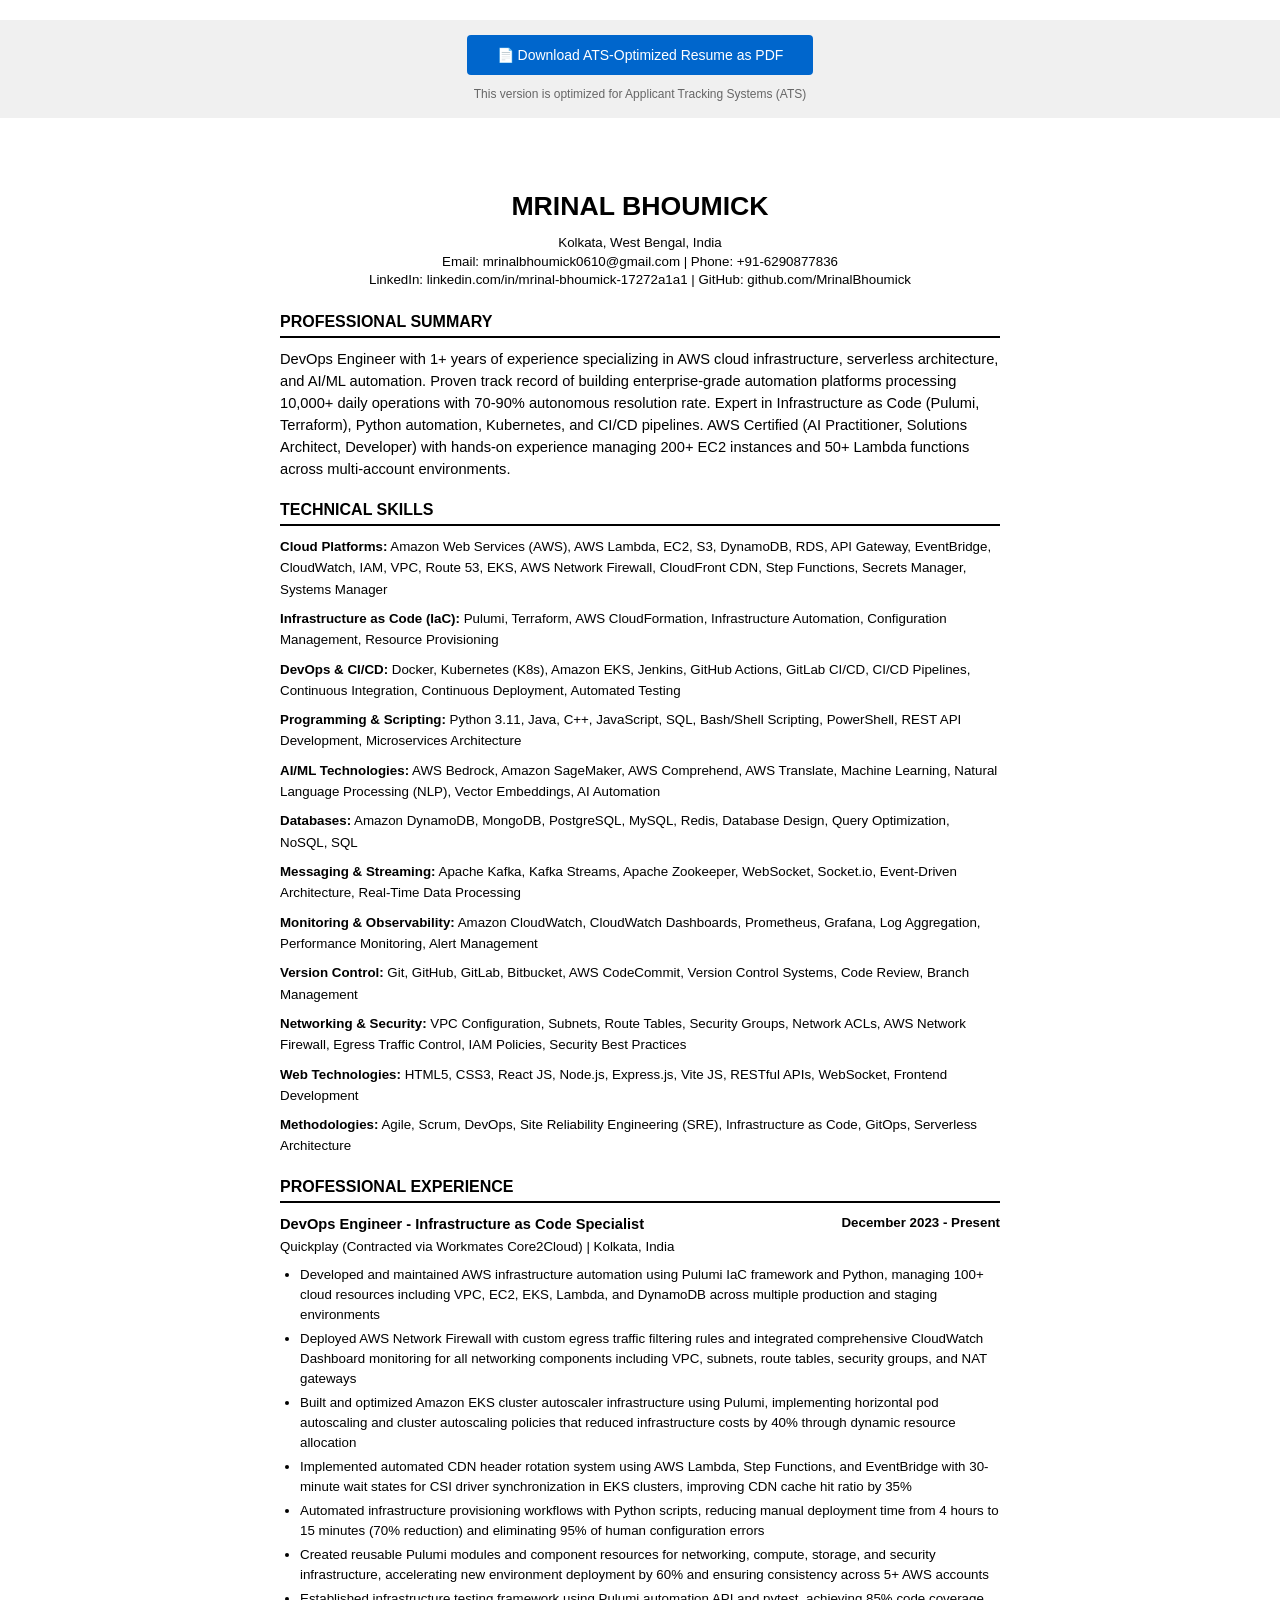
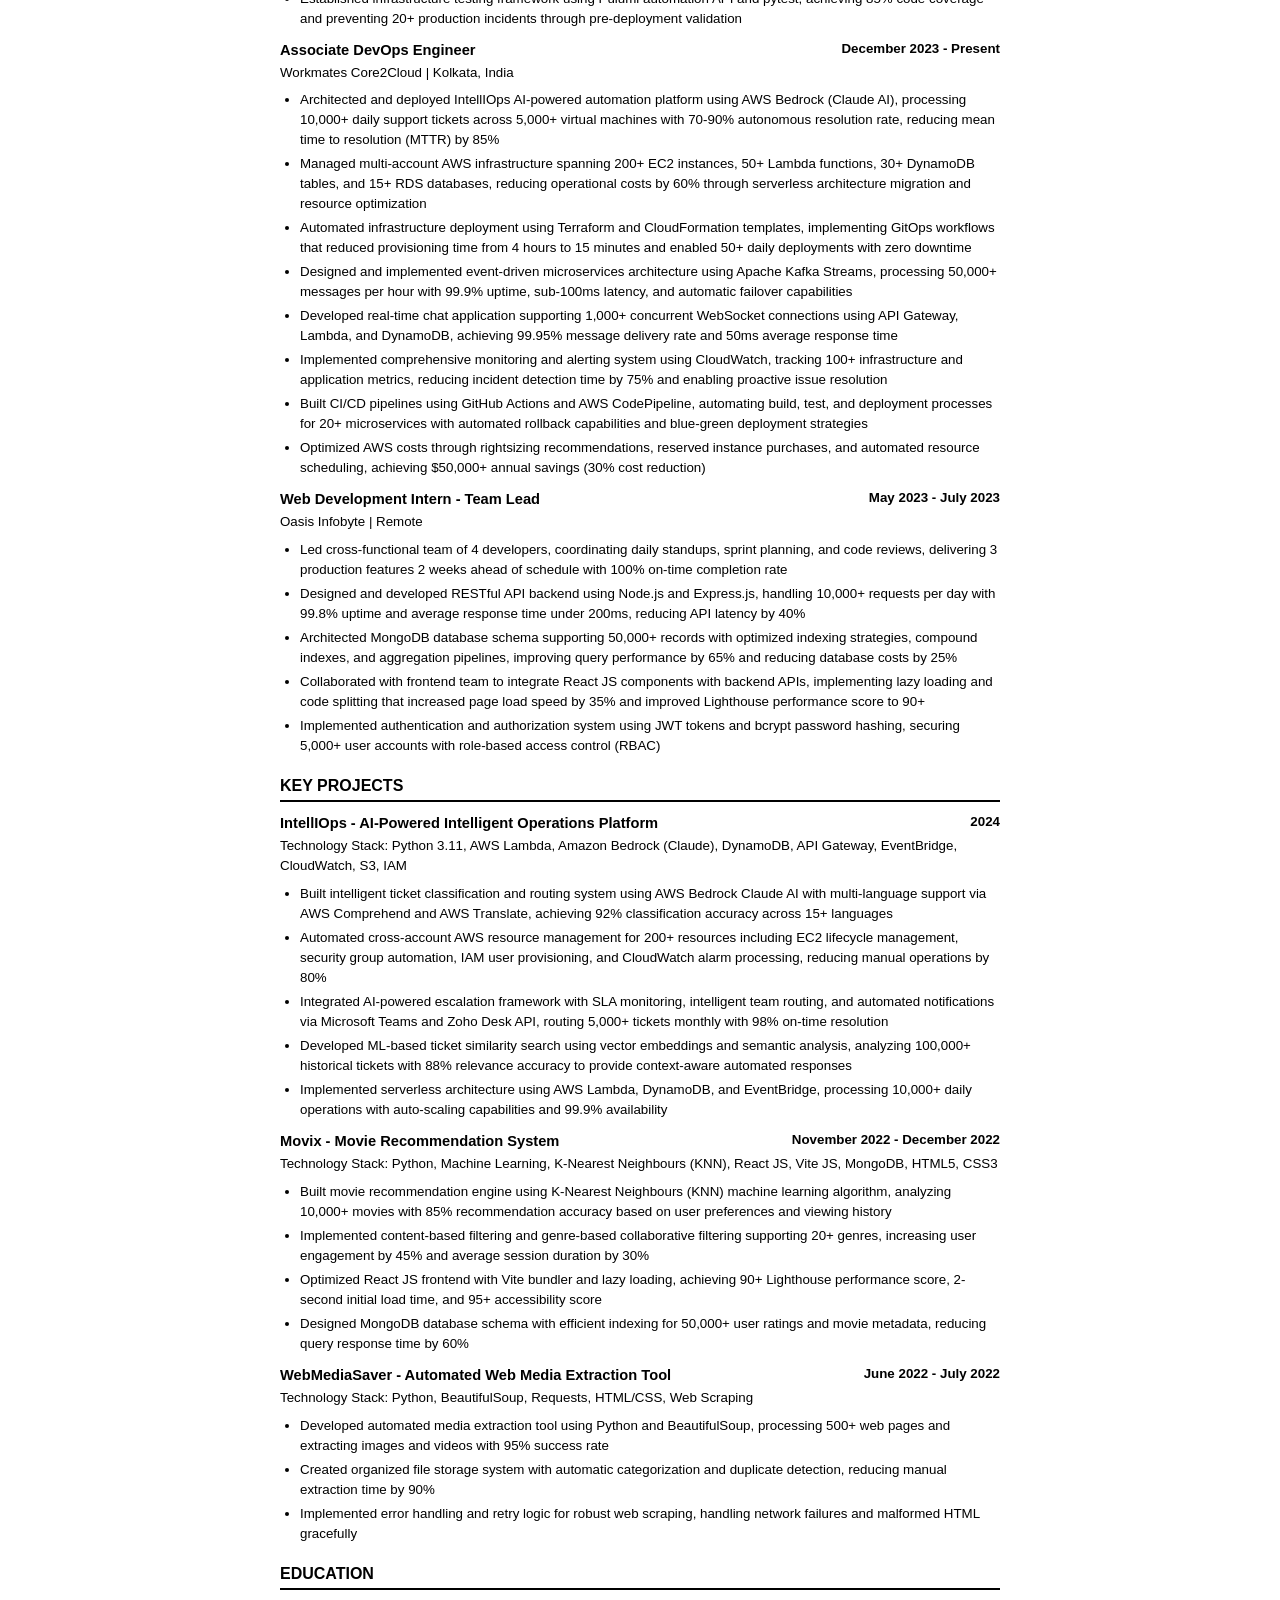
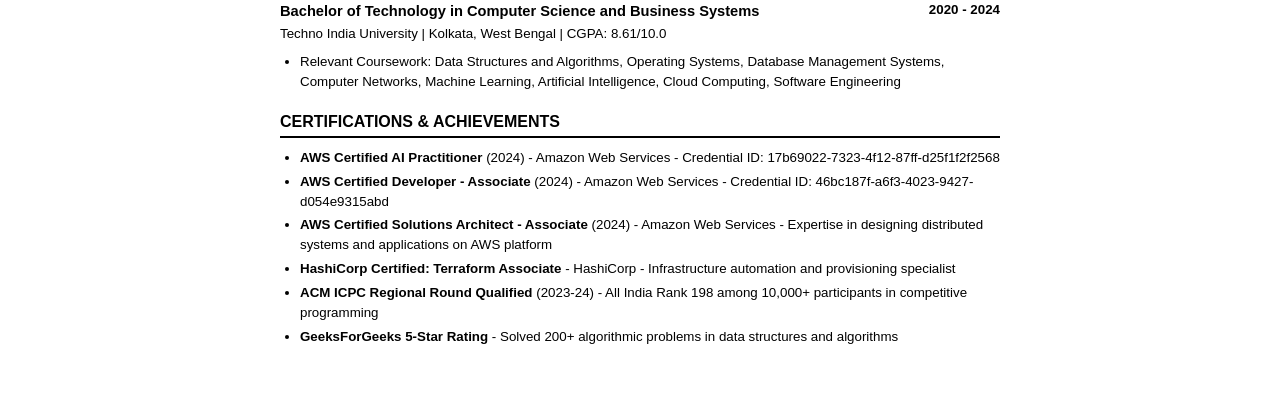
==== resume-ats-optimized.html @ fb6047d2 "Add files via upload" ====
<!DOCTYPE html>
<html lang="en">
<head>
    <meta charset="UTF-8">
    <meta name="viewport" content="width=device-width, initial-scale=1.0">
    <title>Mrinal Bhoumick - DevOps Engineer Resume</title>
    <style>
        * {
            margin: 0;
            padding: 0;
            box-sizing: border-box;
        }

        body {
            font-family: Arial, Helvetica, sans-serif;
            line-height: 1.5;
            color: #000000;
            background: #ffffff;
            font-size: 11pt;
        }

        .resume-container {
            max-width: 8.5in;
            margin: 0 auto;
            padding: 0.5in;
        }

        /* Header */
        .header {
            text-align: center;
            margin-bottom: 20px;
        }

        .header h1 {
            font-size: 20pt;
            font-weight: bold;
            margin-bottom: 8px;
            text-transform: uppercase;
        }

        .contact-info {
            font-size: 10pt;
            line-height: 1.4;
        }

        /* Section */
        .section {
            margin-bottom: 18px;
        }

        .section-title {
            font-size: 12pt;
            font-weight: bold;
            text-transform: uppercase;
            border-bottom: 2px solid #000000;
            padding-bottom: 2px;
            margin-bottom: 10px;
        }

        /* Content */
        .job-title {
            font-size: 11pt;
            font-weight: bold;
            margin-bottom: 2px;
        }

        .company-info {
            font-size: 10pt;
            margin-bottom: 8px;
        }

        .date {
            float: right;
            font-size: 10pt;
        }

        .clear {
            clear: both;
        }

        ul {
            margin-left: 20px;
            margin-bottom: 10px;
        }

        li {
            margin-bottom: 4px;
            font-size: 10pt;
        }

        .skills-section {
            font-size: 10pt;
            line-height: 1.6;
        }

        .skill-category {
            margin-bottom: 8px;
        }

        .skill-category strong {
            font-weight: bold;
        }

        @media print {
            body {
                padding: 0;
            }
            .resume-container {
                padding: 0.25in;
            }
            .no-print {
                display: none;
            }
        }

        @page {
            margin: 0.5in;
        }

        .download-btn {
            text-align: center;
            margin: 20px 0;
            padding: 15px;
            background: #f0f0f0;
        }

        .download-btn button {
            background: #0066cc;
            color: white;
            border: none;
            padding: 12px 30px;
            font-size: 14px;
            border-radius: 4px;
            cursor: pointer;
        }

        .download-btn button:hover {
            background: #0052a3;
        }
    </style>
</head>
<body>
    <div class="download-btn no-print">
        <button onclick="window.print()">📄 Download ATS-Optimized Resume as PDF</button>
        <p style="margin-top: 10px; font-size: 12px; color: #666;">This version is optimized for Applicant Tracking Systems (ATS)</p>
    </div>

    <div class="resume-container">
        <!-- Header -->
        <div class="header">
            <h1>MRINAL BHOUMICK</h1>
            <div class="contact-info">
                Kolkata, West Bengal, India<br>
                Email: mrinalbhoumick0610@gmail.com | Phone: +91-6290877836<br>
                LinkedIn: linkedin.com/in/mrinal-bhoumick-17272a1a1 | GitHub: github.com/MrinalBhoumick
            </div>
        </div>

        <!-- Professional Summary -->
        <div class="section">
            <h2 class="section-title">Professional Summary</h2>
            <p>
                DevOps Engineer with 1+ years of experience specializing in AWS cloud infrastructure, serverless architecture, and AI/ML automation. 
                Proven track record of building enterprise-grade automation platforms processing 10,000+ daily operations with 70-90% autonomous resolution rate. 
                Expert in Infrastructure as Code (Pulumi, Terraform), Python automation, Kubernetes, and CI/CD pipelines. 
                AWS Certified (AI Practitioner, Solutions Architect, Developer) with hands-on experience managing 200+ EC2 instances and 50+ Lambda functions across multi-account environments.
            </p>
        </div>

        <!-- Technical Skills -->
        <div class="section">
            <h2 class="section-title">Technical Skills</h2>
            <div class="skills-section">
                <div class="skill-category">
                    <strong>Cloud Platforms:</strong> Amazon Web Services (AWS), AWS Lambda, EC2, S3, DynamoDB, RDS, API Gateway, EventBridge, CloudWatch, IAM, VPC, Route 53, EKS, AWS Network Firewall, CloudFront CDN, Step Functions, Secrets Manager, Systems Manager
                </div>
                <div class="skill-category">
                    <strong>Infrastructure as Code (IaC):</strong> Pulumi, Terraform, AWS CloudFormation, Infrastructure Automation, Configuration Management, Resource Provisioning
                </div>
                <div class="skill-category">
                    <strong>DevOps & CI/CD:</strong> Docker, Kubernetes (K8s), Amazon EKS, Jenkins, GitHub Actions, GitLab CI/CD, CI/CD Pipelines, Continuous Integration, Continuous Deployment, Automated Testing
                </div>
                <div class="skill-category">
                    <strong>Programming & Scripting:</strong> Python 3.11, Java, C++, JavaScript, SQL, Bash/Shell Scripting, PowerShell, REST API Development, Microservices Architecture
                </div>
                <div class="skill-category">
                    <strong>AI/ML Technologies:</strong> AWS Bedrock, Amazon SageMaker, AWS Comprehend, AWS Translate, Machine Learning, Natural Language Processing (NLP), Vector Embeddings, AI Automation
                </div>
                <div class="skill-category">
                    <strong>Databases:</strong> Amazon DynamoDB, MongoDB, PostgreSQL, MySQL, Redis, Database Design, Query Optimization, NoSQL, SQL
                </div>
                <div class="skill-category">
                    <strong>Messaging & Streaming:</strong> Apache Kafka, Kafka Streams, Apache Zookeeper, WebSocket, Socket.io, Event-Driven Architecture, Real-Time Data Processing
                </div>
                <div class="skill-category">
                    <strong>Monitoring & Observability:</strong> Amazon CloudWatch, CloudWatch Dashboards, Prometheus, Grafana, Log Aggregation, Performance Monitoring, Alert Management
                </div>
                <div class="skill-category">
                    <strong>Version Control:</strong> Git, GitHub, GitLab, Bitbucket, AWS CodeCommit, Version Control Systems, Code Review, Branch Management
                </div>
                <div class="skill-category">
                    <strong>Networking & Security:</strong> VPC Configuration, Subnets, Route Tables, Security Groups, Network ACLs, AWS Network Firewall, Egress Traffic Control, IAM Policies, Security Best Practices
                </div>
                <div class="skill-category">
                    <strong>Web Technologies:</strong> HTML5, CSS3, React JS, Node.js, Express.js, Vite JS, RESTful APIs, WebSocket, Frontend Development
                </div>
                <div class="skill-category">
                    <strong>Methodologies:</strong> Agile, Scrum, DevOps, Site Reliability Engineering (SRE), Infrastructure as Code, GitOps, Serverless Architecture
                </div>
            </div>
        </div>

        <!-- Professional Experience -->
        <div class="section">
            <h2 class="section-title">Professional Experience</h2>
            
            <!-- Job 1 -->
            <div>
                <div class="job-title">
                    DevOps Engineer - Infrastructure as Code Specialist
                    <span class="date">December 2023 - Present</span>
                </div>
                <div class="clear"></div>
                <div class="company-info">Quickplay (Contracted via Workmates Core2Cloud) | Kolkata, India</div>
                <ul>
                    <li>Developed and maintained AWS infrastructure automation using Pulumi IaC framework and Python, managing 100+ cloud resources including VPC, EC2, EKS, Lambda, and DynamoDB across multiple production and staging environments</li>
                    <li>Deployed AWS Network Firewall with custom egress traffic filtering rules and integrated comprehensive CloudWatch Dashboard monitoring for all networking components including VPC, subnets, route tables, security groups, and NAT gateways</li>
                    <li>Built and optimized Amazon EKS cluster autoscaler infrastructure using Pulumi, implementing horizontal pod autoscaling and cluster autoscaling policies that reduced infrastructure costs by 40% through dynamic resource allocation</li>
                    <li>Implemented automated CDN header rotation system using AWS Lambda, Step Functions, and EventBridge with 30-minute wait states for CSI driver synchronization in EKS clusters, improving CDN cache hit ratio by 35%</li>
                    <li>Automated infrastructure provisioning workflows with Python scripts, reducing manual deployment time from 4 hours to 15 minutes (70% reduction) and eliminating 95% of human configuration errors</li>
                    <li>Created reusable Pulumi modules and component resources for networking, compute, storage, and security infrastructure, accelerating new environment deployment by 60% and ensuring consistency across 5+ AWS accounts</li>
                    <li>Established infrastructure testing framework using Pulumi automation API and pytest, achieving 85% code coverage and preventing 20+ production incidents through pre-deployment validation</li>
                </ul>
            </div>

            <!-- Job 2 -->
            <div>
                <div class="job-title">
                    Associate DevOps Engineer
                    <span class="date">December 2023 - Present</span>
                </div>
                <div class="clear"></div>
                <div class="company-info">Workmates Core2Cloud | Kolkata, India</div>
                <ul>
                    <li>Architected and deployed IntellIOps AI-powered automation platform using AWS Bedrock (Claude AI), processing 10,000+ daily support tickets across 5,000+ virtual machines with 70-90% autonomous resolution rate, reducing mean time to resolution (MTTR) by 85%</li>
                    <li>Managed multi-account AWS infrastructure spanning 200+ EC2 instances, 50+ Lambda functions, 30+ DynamoDB tables, and 15+ RDS databases, reducing operational costs by 60% through serverless architecture migration and resource optimization</li>
                    <li>Automated infrastructure deployment using Terraform and CloudFormation templates, implementing GitOps workflows that reduced provisioning time from 4 hours to 15 minutes and enabled 50+ daily deployments with zero downtime</li>
                    <li>Designed and implemented event-driven microservices architecture using Apache Kafka Streams, processing 50,000+ messages per hour with 99.9% uptime, sub-100ms latency, and automatic failover capabilities</li>
                    <li>Developed real-time chat application supporting 1,000+ concurrent WebSocket connections using API Gateway, Lambda, and DynamoDB, achieving 99.95% message delivery rate and 50ms average response time</li>
                    <li>Implemented comprehensive monitoring and alerting system using CloudWatch, tracking 100+ infrastructure and application metrics, reducing incident detection time by 75% and enabling proactive issue resolution</li>
                    <li>Built CI/CD pipelines using GitHub Actions and AWS CodePipeline, automating build, test, and deployment processes for 20+ microservices with automated rollback capabilities and blue-green deployment strategies</li>
                    <li>Optimized AWS costs through rightsizing recommendations, reserved instance purchases, and automated resource scheduling, achieving $50,000+ annual savings (30% cost reduction)</li>
                </ul>
            </div>

            <!-- Job 3 -->
            <div>
                <div class="job-title">
                    Web Development Intern - Team Lead
                    <span class="date">May 2023 - July 2023</span>
                </div>
                <div class="clear"></div>
                <div class="company-info">Oasis Infobyte | Remote</div>
                <ul>
                    <li>Led cross-functional team of 4 developers, coordinating daily standups, sprint planning, and code reviews, delivering 3 production features 2 weeks ahead of schedule with 100% on-time completion rate</li>
                    <li>Designed and developed RESTful API backend using Node.js and Express.js, handling 10,000+ requests per day with 99.8% uptime and average response time under 200ms, reducing API latency by 40%</li>
                    <li>Architected MongoDB database schema supporting 50,000+ records with optimized indexing strategies, compound indexes, and aggregation pipelines, improving query performance by 65% and reducing database costs by 25%</li>
                    <li>Collaborated with frontend team to integrate React JS components with backend APIs, implementing lazy loading and code splitting that increased page load speed by 35% and improved Lighthouse performance score to 90+</li>
                    <li>Implemented authentication and authorization system using JWT tokens and bcrypt password hashing, securing 5,000+ user accounts with role-based access control (RBAC)</li>
                </ul>
            </div>
        </div>

        <!-- Projects -->
        <div class="section">
            <h2 class="section-title">Key Projects</h2>
            
            <div>
                <div class="job-title">
                    IntellIOps - AI-Powered Intelligent Operations Platform
                    <span class="date">2024</span>
                </div>
                <div class="clear"></div>
                <div class="company-info">Technology Stack: Python 3.11, AWS Lambda, Amazon Bedrock (Claude), DynamoDB, API Gateway, EventBridge, CloudWatch, S3, IAM</div>
                <ul>
                    <li>Built intelligent ticket classification and routing system using AWS Bedrock Claude AI with multi-language support via AWS Comprehend and AWS Translate, achieving 92% classification accuracy across 15+ languages</li>
                    <li>Automated cross-account AWS resource management for 200+ resources including EC2 lifecycle management, security group automation, IAM user provisioning, and CloudWatch alarm processing, reducing manual operations by 80%</li>
                    <li>Integrated AI-powered escalation framework with SLA monitoring, intelligent team routing, and automated notifications via Microsoft Teams and Zoho Desk API, routing 5,000+ tickets monthly with 98% on-time resolution</li>
                    <li>Developed ML-based ticket similarity search using vector embeddings and semantic analysis, analyzing 100,000+ historical tickets with 88% relevance accuracy to provide context-aware automated responses</li>
                    <li>Implemented serverless architecture using AWS Lambda, DynamoDB, and EventBridge, processing 10,000+ daily operations with auto-scaling capabilities and 99.9% availability</li>
                </ul>
            </div>

            <div>
                <div class="job-title">
                    Movix - Movie Recommendation System
                    <span class="date">November 2022 - December 2022</span>
                </div>
                <div class="clear"></div>
                <div class="company-info">Technology Stack: Python, Machine Learning, K-Nearest Neighbours (KNN), React JS, Vite JS, MongoDB, HTML5, CSS3</div>
                <ul>
                    <li>Built movie recommendation engine using K-Nearest Neighbours (KNN) machine learning algorithm, analyzing 10,000+ movies with 85% recommendation accuracy based on user preferences and viewing history</li>
                    <li>Implemented content-based filtering and genre-based collaborative filtering supporting 20+ genres, increasing user engagement by 45% and average session duration by 30%</li>
                    <li>Optimized React JS frontend with Vite bundler and lazy loading, achieving 90+ Lighthouse performance score, 2-second initial load time, and 95+ accessibility score</li>
                    <li>Designed MongoDB database schema with efficient indexing for 50,000+ user ratings and movie metadata, reducing query response time by 60%</li>
                </ul>
            </div>

            <div>
                <div class="job-title">
                    WebMediaSaver - Automated Web Media Extraction Tool
                    <span class="date">June 2022 - July 2022</span>
                </div>
                <div class="clear"></div>
                <div class="company-info">Technology Stack: Python, BeautifulSoup, Requests, HTML/CSS, Web Scraping</div>
                <ul>
                    <li>Developed automated media extraction tool using Python and BeautifulSoup, processing 500+ web pages and extracting images and videos with 95% success rate</li>
                    <li>Created organized file storage system with automatic categorization and duplicate detection, reducing manual extraction time by 90%</li>
                    <li>Implemented error handling and retry logic for robust web scraping, handling network failures and malformed HTML gracefully</li>
                </ul>
            </div>
        </div>

        <!-- Education -->
        <div class="section">
            <h2 class="section-title">Education</h2>
            <div>
                <div class="job-title">
                    Bachelor of Technology in Computer Science and Business Systems
                    <span class="date">2020 - 2024</span>
                </div>
                <div class="clear"></div>
                <div class="company-info">Techno India University | Kolkata, West Bengal | CGPA: 8.61/10.0</div>
                <ul>
                    <li>Relevant Coursework: Data Structures and Algorithms, Operating Systems, Database Management Systems, Computer Networks, Machine Learning, Artificial Intelligence, Cloud Computing, Software Engineering</li>
                </ul>
            </div>
        </div>

        <!-- Certifications -->
        <div class="section">
            <h2 class="section-title">Certifications & Achievements</h2>
            <ul>
                <li><strong>AWS Certified AI Practitioner</strong> (2024) - Amazon Web Services - Credential ID: 17b69022-7323-4f12-87ff-d25f1f2f2568</li>
                <li><strong>AWS Certified Developer - Associate</strong> (2024) - Amazon Web Services - Credential ID: 46bc187f-a6f3-4023-9427-d054e9315abd</li>
                <li><strong>AWS Certified Solutions Architect - Associate</strong> (2024) - Amazon Web Services - Expertise in designing distributed systems and applications on AWS platform</li>
                <li><strong>HashiCorp Certified: Terraform Associate</strong> - HashiCorp - Infrastructure automation and provisioning specialist</li>
                <li><strong>ACM ICPC Regional Round Qualified</strong> (2023-24) - All India Rank 198 among 10,000+ participants in competitive programming</li>
                <li><strong>GeeksForGeeks 5-Star Rating</strong> - Solved 200+ algorithmic problems in data structures and algorithms</li>
            </ul>
        </div>
    </div>

    <script>
        console.log('ATS-Optimized Resume Loaded');
    </script>
</body>
</html>
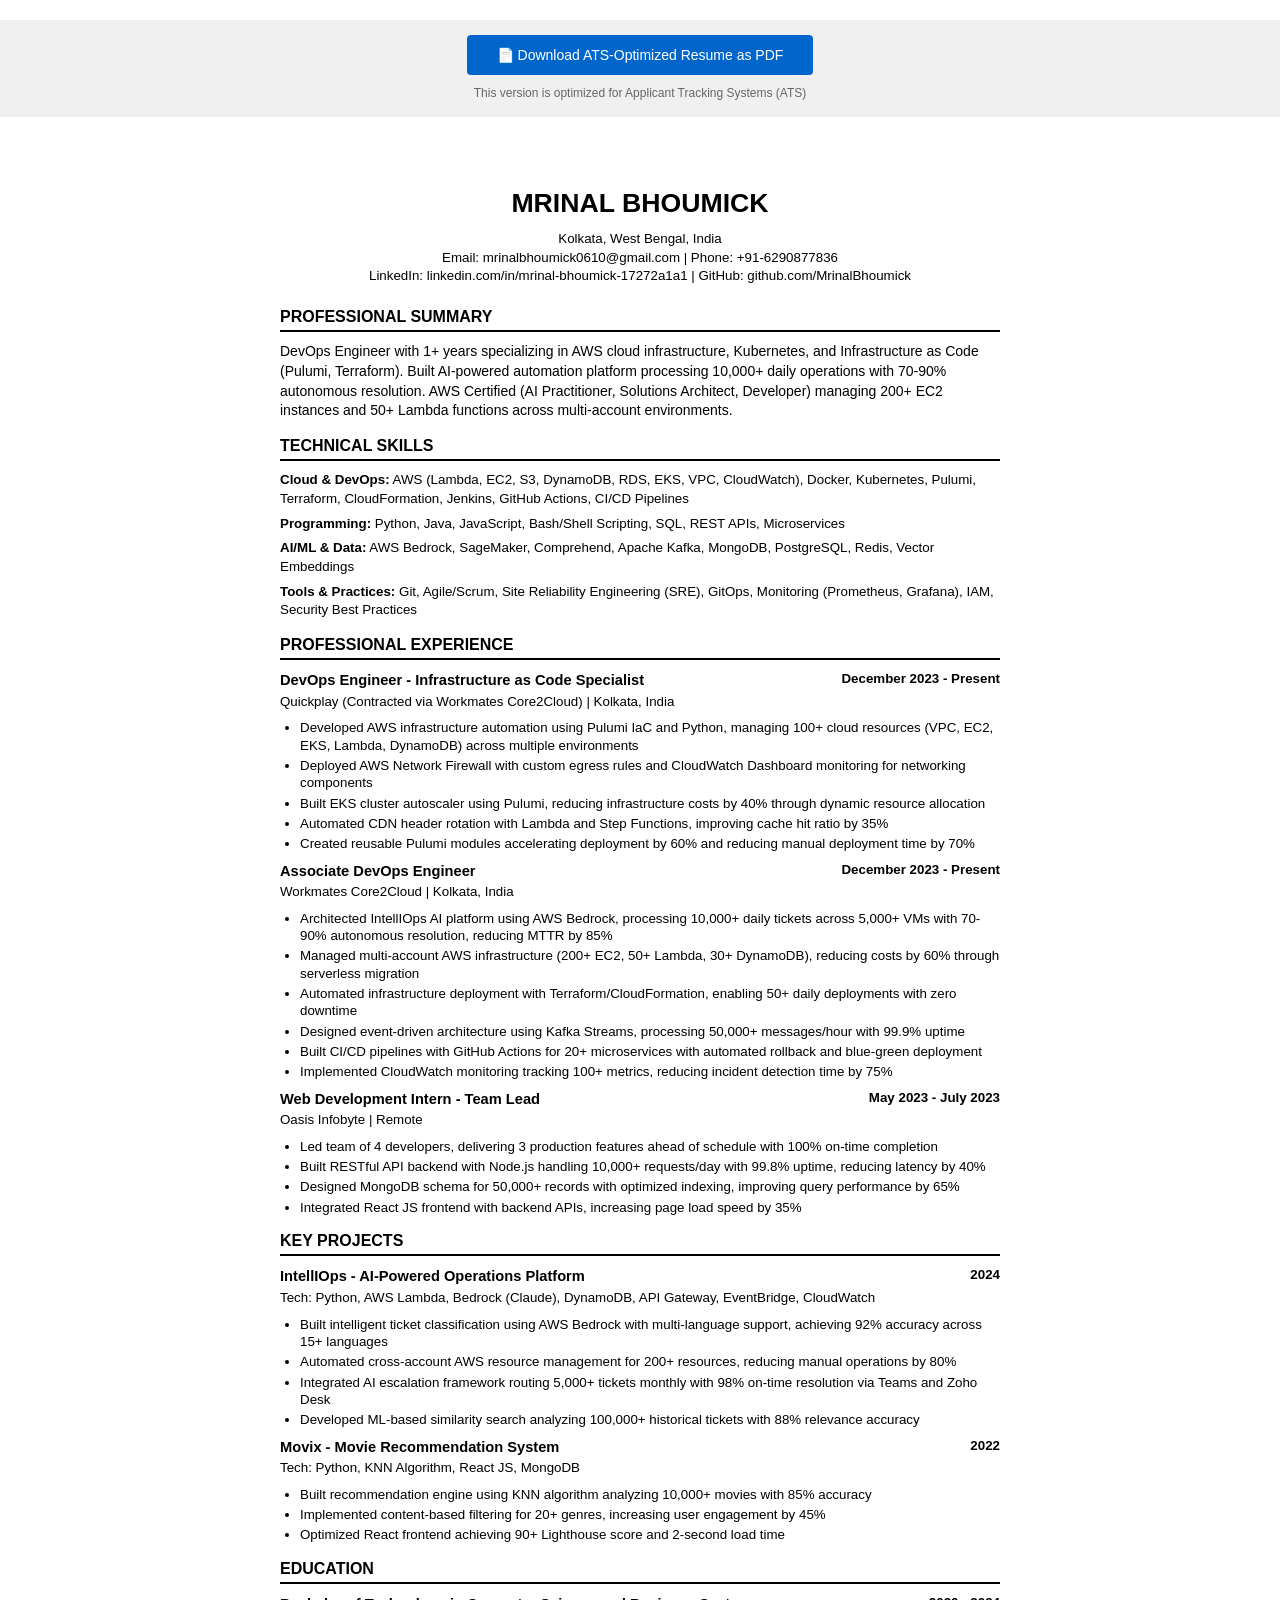
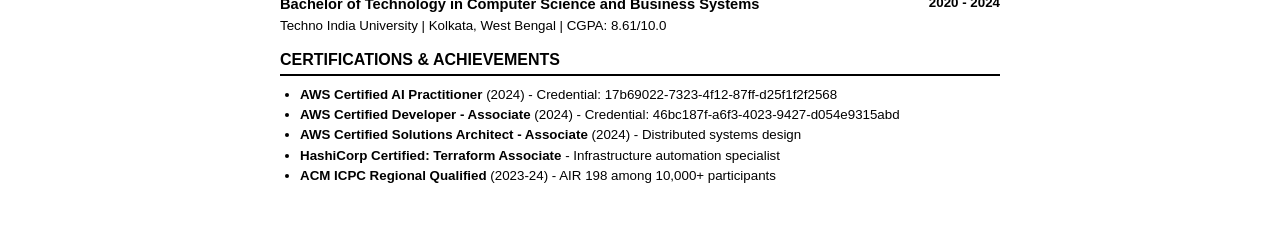
==== commit e757ec6f: "Add files via upload" ====
--- a/resume-ats-optimized.html
+++ b/resume-ats-optimized.html
@@ -13,10 +13,10 @@
 
         body {
             font-family: Arial, Helvetica, sans-serif;
-            line-height: 1.5;
+            line-height: 1.4;
             color: #000000;
             background: #ffffff;
-            font-size: 11pt;
+            font-size: 10.5pt;
         }
 
         .resume-container {
@@ -45,7 +45,7 @@
 
         /* Section */
         .section {
-            margin-bottom: 18px;
+            margin-bottom: 14px;
         }
 
         .section-title {
@@ -80,21 +80,22 @@
 
         ul {
             margin-left: 20px;
-            margin-bottom: 10px;
+            margin-bottom: 8px;
         }
 
         li {
-            margin-bottom: 4px;
-            font-size: 10pt;
+            margin-bottom: 3px;
+            font-size: 10pt;
+            line-height: 1.3;
         }
 
         .skills-section {
             font-size: 10pt;
-            line-height: 1.6;
+            line-height: 1.4;
         }
 
         .skill-category {
-            margin-bottom: 8px;
+            margin-bottom: 6px;
         }
 
         .skill-category strong {
@@ -160,10 +161,9 @@
         <div class="section">
             <h2 class="section-title">Professional Summary</h2>
             <p>
-                DevOps Engineer with 1+ years of experience specializing in AWS cloud infrastructure, serverless architecture, and AI/ML automation. 
-                Proven track record of building enterprise-grade automation platforms processing 10,000+ daily operations with 70-90% autonomous resolution rate. 
-                Expert in Infrastructure as Code (Pulumi, Terraform), Python automation, Kubernetes, and CI/CD pipelines. 
-                AWS Certified (AI Practitioner, Solutions Architect, Developer) with hands-on experience managing 200+ EC2 instances and 50+ Lambda functions across multi-account environments.
+                DevOps Engineer with 1+ years specializing in AWS cloud infrastructure, Kubernetes, and Infrastructure as Code (Pulumi, Terraform). 
+                Built AI-powered automation platform processing 10,000+ daily operations with 70-90% autonomous resolution. 
+                AWS Certified (AI Practitioner, Solutions Architect, Developer) managing 200+ EC2 instances and 50+ Lambda functions across multi-account environments.
             </p>
         </div>
 
@@ -172,40 +172,16 @@
             <h2 class="section-title">Technical Skills</h2>
             <div class="skills-section">
                 <div class="skill-category">
-                    <strong>Cloud Platforms:</strong> Amazon Web Services (AWS), AWS Lambda, EC2, S3, DynamoDB, RDS, API Gateway, EventBridge, CloudWatch, IAM, VPC, Route 53, EKS, AWS Network Firewall, CloudFront CDN, Step Functions, Secrets Manager, Systems Manager
+                    <strong>Cloud & DevOps:</strong> AWS (Lambda, EC2, S3, DynamoDB, RDS, EKS, VPC, CloudWatch), Docker, Kubernetes, Pulumi, Terraform, CloudFormation, Jenkins, GitHub Actions, CI/CD Pipelines
                 </div>
                 <div class="skill-category">
-                    <strong>Infrastructure as Code (IaC):</strong> Pulumi, Terraform, AWS CloudFormation, Infrastructure Automation, Configuration Management, Resource Provisioning
+                    <strong>Programming:</strong> Python, Java, JavaScript, Bash/Shell Scripting, SQL, REST APIs, Microservices
                 </div>
                 <div class="skill-category">
-                    <strong>DevOps & CI/CD:</strong> Docker, Kubernetes (K8s), Amazon EKS, Jenkins, GitHub Actions, GitLab CI/CD, CI/CD Pipelines, Continuous Integration, Continuous Deployment, Automated Testing
+                    <strong>AI/ML & Data:</strong> AWS Bedrock, SageMaker, Comprehend, Apache Kafka, MongoDB, PostgreSQL, Redis, Vector Embeddings
                 </div>
                 <div class="skill-category">
-                    <strong>Programming & Scripting:</strong> Python 3.11, Java, C++, JavaScript, SQL, Bash/Shell Scripting, PowerShell, REST API Development, Microservices Architecture
-                </div>
-                <div class="skill-category">
-                    <strong>AI/ML Technologies:</strong> AWS Bedrock, Amazon SageMaker, AWS Comprehend, AWS Translate, Machine Learning, Natural Language Processing (NLP), Vector Embeddings, AI Automation
-                </div>
-                <div class="skill-category">
-                    <strong>Databases:</strong> Amazon DynamoDB, MongoDB, PostgreSQL, MySQL, Redis, Database Design, Query Optimization, NoSQL, SQL
-                </div>
-                <div class="skill-category">
-                    <strong>Messaging & Streaming:</strong> Apache Kafka, Kafka Streams, Apache Zookeeper, WebSocket, Socket.io, Event-Driven Architecture, Real-Time Data Processing
-                </div>
-                <div class="skill-category">
-                    <strong>Monitoring & Observability:</strong> Amazon CloudWatch, CloudWatch Dashboards, Prometheus, Grafana, Log Aggregation, Performance Monitoring, Alert Management
-                </div>
-                <div class="skill-category">
-                    <strong>Version Control:</strong> Git, GitHub, GitLab, Bitbucket, AWS CodeCommit, Version Control Systems, Code Review, Branch Management
-                </div>
-                <div class="skill-category">
-                    <strong>Networking & Security:</strong> VPC Configuration, Subnets, Route Tables, Security Groups, Network ACLs, AWS Network Firewall, Egress Traffic Control, IAM Policies, Security Best Practices
-                </div>
-                <div class="skill-category">
-                    <strong>Web Technologies:</strong> HTML5, CSS3, React JS, Node.js, Express.js, Vite JS, RESTful APIs, WebSocket, Frontend Development
-                </div>
-                <div class="skill-category">
-                    <strong>Methodologies:</strong> Agile, Scrum, DevOps, Site Reliability Engineering (SRE), Infrastructure as Code, GitOps, Serverless Architecture
+                    <strong>Tools & Practices:</strong> Git, Agile/Scrum, Site Reliability Engineering (SRE), GitOps, Monitoring (Prometheus, Grafana), IAM, Security Best Practices
                 </div>
             </div>
         </div>
@@ -223,13 +199,11 @@
                 <div class="clear"></div>
                 <div class="company-info">Quickplay (Contracted via Workmates Core2Cloud) | Kolkata, India</div>
                 <ul>
-                    <li>Developed and maintained AWS infrastructure automation using Pulumi IaC framework and Python, managing 100+ cloud resources including VPC, EC2, EKS, Lambda, and DynamoDB across multiple production and staging environments</li>
-                    <li>Deployed AWS Network Firewall with custom egress traffic filtering rules and integrated comprehensive CloudWatch Dashboard monitoring for all networking components including VPC, subnets, route tables, security groups, and NAT gateways</li>
-                    <li>Built and optimized Amazon EKS cluster autoscaler infrastructure using Pulumi, implementing horizontal pod autoscaling and cluster autoscaling policies that reduced infrastructure costs by 40% through dynamic resource allocation</li>
-                    <li>Implemented automated CDN header rotation system using AWS Lambda, Step Functions, and EventBridge with 30-minute wait states for CSI driver synchronization in EKS clusters, improving CDN cache hit ratio by 35%</li>
-                    <li>Automated infrastructure provisioning workflows with Python scripts, reducing manual deployment time from 4 hours to 15 minutes (70% reduction) and eliminating 95% of human configuration errors</li>
-                    <li>Created reusable Pulumi modules and component resources for networking, compute, storage, and security infrastructure, accelerating new environment deployment by 60% and ensuring consistency across 5+ AWS accounts</li>
-                    <li>Established infrastructure testing framework using Pulumi automation API and pytest, achieving 85% code coverage and preventing 20+ production incidents through pre-deployment validation</li>
+                    <li>Developed AWS infrastructure automation using Pulumi IaC and Python, managing 100+ cloud resources (VPC, EC2, EKS, Lambda, DynamoDB) across multiple environments</li>
+                    <li>Deployed AWS Network Firewall with custom egress rules and CloudWatch Dashboard monitoring for networking components</li>
+                    <li>Built EKS cluster autoscaler using Pulumi, reducing infrastructure costs by 40% through dynamic resource allocation</li>
+                    <li>Automated CDN header rotation with Lambda and Step Functions, improving cache hit ratio by 35%</li>
+                    <li>Created reusable Pulumi modules accelerating deployment by 60% and reducing manual deployment time by 70%</li>
                 </ul>
             </div>
 
@@ -242,14 +216,12 @@
                 <div class="clear"></div>
                 <div class="company-info">Workmates Core2Cloud | Kolkata, India</div>
                 <ul>
-                    <li>Architected and deployed IntellIOps AI-powered automation platform using AWS Bedrock (Claude AI), processing 10,000+ daily support tickets across 5,000+ virtual machines with 70-90% autonomous resolution rate, reducing mean time to resolution (MTTR) by 85%</li>
-                    <li>Managed multi-account AWS infrastructure spanning 200+ EC2 instances, 50+ Lambda functions, 30+ DynamoDB tables, and 15+ RDS databases, reducing operational costs by 60% through serverless architecture migration and resource optimization</li>
-                    <li>Automated infrastructure deployment using Terraform and CloudFormation templates, implementing GitOps workflows that reduced provisioning time from 4 hours to 15 minutes and enabled 50+ daily deployments with zero downtime</li>
-                    <li>Designed and implemented event-driven microservices architecture using Apache Kafka Streams, processing 50,000+ messages per hour with 99.9% uptime, sub-100ms latency, and automatic failover capabilities</li>
-                    <li>Developed real-time chat application supporting 1,000+ concurrent WebSocket connections using API Gateway, Lambda, and DynamoDB, achieving 99.95% message delivery rate and 50ms average response time</li>
-                    <li>Implemented comprehensive monitoring and alerting system using CloudWatch, tracking 100+ infrastructure and application metrics, reducing incident detection time by 75% and enabling proactive issue resolution</li>
-                    <li>Built CI/CD pipelines using GitHub Actions and AWS CodePipeline, automating build, test, and deployment processes for 20+ microservices with automated rollback capabilities and blue-green deployment strategies</li>
-                    <li>Optimized AWS costs through rightsizing recommendations, reserved instance purchases, and automated resource scheduling, achieving $50,000+ annual savings (30% cost reduction)</li>
+                    <li>Architected IntellIOps AI platform using AWS Bedrock, processing 10,000+ daily tickets across 5,000+ VMs with 70-90% autonomous resolution, reducing MTTR by 85%</li>
+                    <li>Managed multi-account AWS infrastructure (200+ EC2, 50+ Lambda, 30+ DynamoDB), reducing costs by 60% through serverless migration</li>
+                    <li>Automated infrastructure deployment with Terraform/CloudFormation, enabling 50+ daily deployments with zero downtime</li>
+                    <li>Designed event-driven architecture using Kafka Streams, processing 50,000+ messages/hour with 99.9% uptime</li>
+                    <li>Built CI/CD pipelines with GitHub Actions for 20+ microservices with automated rollback and blue-green deployment</li>
+                    <li>Implemented CloudWatch monitoring tracking 100+ metrics, reducing incident detection time by 75%</li>
                 </ul>
             </div>
 
@@ -262,11 +234,10 @@
                 <div class="clear"></div>
                 <div class="company-info">Oasis Infobyte | Remote</div>
                 <ul>
-                    <li>Led cross-functional team of 4 developers, coordinating daily standups, sprint planning, and code reviews, delivering 3 production features 2 weeks ahead of schedule with 100% on-time completion rate</li>
-                    <li>Designed and developed RESTful API backend using Node.js and Express.js, handling 10,000+ requests per day with 99.8% uptime and average response time under 200ms, reducing API latency by 40%</li>
-                    <li>Architected MongoDB database schema supporting 50,000+ records with optimized indexing strategies, compound indexes, and aggregation pipelines, improving query performance by 65% and reducing database costs by 25%</li>
-                    <li>Collaborated with frontend team to integrate React JS components with backend APIs, implementing lazy loading and code splitting that increased page load speed by 35% and improved Lighthouse performance score to 90+</li>
-                    <li>Implemented authentication and authorization system using JWT tokens and bcrypt password hashing, securing 5,000+ user accounts with role-based access control (RBAC)</li>
+                    <li>Led team of 4 developers, delivering 3 production features ahead of schedule with 100% on-time completion</li>
+                    <li>Built RESTful API backend with Node.js handling 10,000+ requests/day with 99.8% uptime, reducing latency by 40%</li>
+                    <li>Designed MongoDB schema for 50,000+ records with optimized indexing, improving query performance by 65%</li>
+                    <li>Integrated React JS frontend with backend APIs, increasing page load speed by 35%</li>
                 </ul>
             </div>
         </div>
@@ -277,46 +248,30 @@
             
             <div>
                 <div class="job-title">
-                    IntellIOps - AI-Powered Intelligent Operations Platform
+                    IntellIOps - AI-Powered Operations Platform
                     <span class="date">2024</span>
                 </div>
                 <div class="clear"></div>
-                <div class="company-info">Technology Stack: Python 3.11, AWS Lambda, Amazon Bedrock (Claude), DynamoDB, API Gateway, EventBridge, CloudWatch, S3, IAM</div>
-                <ul>
-                    <li>Built intelligent ticket classification and routing system using AWS Bedrock Claude AI with multi-language support via AWS Comprehend and AWS Translate, achieving 92% classification accuracy across 15+ languages</li>
-                    <li>Automated cross-account AWS resource management for 200+ resources including EC2 lifecycle management, security group automation, IAM user provisioning, and CloudWatch alarm processing, reducing manual operations by 80%</li>
-                    <li>Integrated AI-powered escalation framework with SLA monitoring, intelligent team routing, and automated notifications via Microsoft Teams and Zoho Desk API, routing 5,000+ tickets monthly with 98% on-time resolution</li>
-                    <li>Developed ML-based ticket similarity search using vector embeddings and semantic analysis, analyzing 100,000+ historical tickets with 88% relevance accuracy to provide context-aware automated responses</li>
-                    <li>Implemented serverless architecture using AWS Lambda, DynamoDB, and EventBridge, processing 10,000+ daily operations with auto-scaling capabilities and 99.9% availability</li>
+                <div class="company-info">Tech: Python, AWS Lambda, Bedrock (Claude), DynamoDB, API Gateway, EventBridge, CloudWatch</div>
+                <ul>
+                    <li>Built intelligent ticket classification using AWS Bedrock with multi-language support, achieving 92% accuracy across 15+ languages</li>
+                    <li>Automated cross-account AWS resource management for 200+ resources, reducing manual operations by 80%</li>
+                    <li>Integrated AI escalation framework routing 5,000+ tickets monthly with 98% on-time resolution via Teams and Zoho Desk</li>
+                    <li>Developed ML-based similarity search analyzing 100,000+ historical tickets with 88% relevance accuracy</li>
                 </ul>
             </div>
 
             <div>
                 <div class="job-title">
                     Movix - Movie Recommendation System
-                    <span class="date">November 2022 - December 2022</span>
-                </div>
-                <div class="clear"></div>
-                <div class="company-info">Technology Stack: Python, Machine Learning, K-Nearest Neighbours (KNN), React JS, Vite JS, MongoDB, HTML5, CSS3</div>
-                <ul>
-                    <li>Built movie recommendation engine using K-Nearest Neighbours (KNN) machine learning algorithm, analyzing 10,000+ movies with 85% recommendation accuracy based on user preferences and viewing history</li>
-                    <li>Implemented content-based filtering and genre-based collaborative filtering supporting 20+ genres, increasing user engagement by 45% and average session duration by 30%</li>
-                    <li>Optimized React JS frontend with Vite bundler and lazy loading, achieving 90+ Lighthouse performance score, 2-second initial load time, and 95+ accessibility score</li>
-                    <li>Designed MongoDB database schema with efficient indexing for 50,000+ user ratings and movie metadata, reducing query response time by 60%</li>
-                </ul>
-            </div>
-
-            <div>
-                <div class="job-title">
-                    WebMediaSaver - Automated Web Media Extraction Tool
-                    <span class="date">June 2022 - July 2022</span>
-                </div>
-                <div class="clear"></div>
-                <div class="company-info">Technology Stack: Python, BeautifulSoup, Requests, HTML/CSS, Web Scraping</div>
-                <ul>
-                    <li>Developed automated media extraction tool using Python and BeautifulSoup, processing 500+ web pages and extracting images and videos with 95% success rate</li>
-                    <li>Created organized file storage system with automatic categorization and duplicate detection, reducing manual extraction time by 90%</li>
-                    <li>Implemented error handling and retry logic for robust web scraping, handling network failures and malformed HTML gracefully</li>
+                    <span class="date">2022</span>
+                </div>
+                <div class="clear"></div>
+                <div class="company-info">Tech: Python, KNN Algorithm, React JS, MongoDB</div>
+                <ul>
+                    <li>Built recommendation engine using KNN algorithm analyzing 10,000+ movies with 85% accuracy</li>
+                    <li>Implemented content-based filtering for 20+ genres, increasing user engagement by 45%</li>
+                    <li>Optimized React frontend achieving 90+ Lighthouse score and 2-second load time</li>
                 </ul>
             </div>
         </div>
@@ -331,9 +286,6 @@
                 </div>
                 <div class="clear"></div>
                 <div class="company-info">Techno India University | Kolkata, West Bengal | CGPA: 8.61/10.0</div>
-                <ul>
-                    <li>Relevant Coursework: Data Structures and Algorithms, Operating Systems, Database Management Systems, Computer Networks, Machine Learning, Artificial Intelligence, Cloud Computing, Software Engineering</li>
-                </ul>
             </div>
         </div>
 
@@ -341,12 +293,11 @@
         <div class="section">
             <h2 class="section-title">Certifications & Achievements</h2>
             <ul>
-                <li><strong>AWS Certified AI Practitioner</strong> (2024) - Amazon Web Services - Credential ID: 17b69022-7323-4f12-87ff-d25f1f2f2568</li>
-                <li><strong>AWS Certified Developer - Associate</strong> (2024) - Amazon Web Services - Credential ID: 46bc187f-a6f3-4023-9427-d054e9315abd</li>
-                <li><strong>AWS Certified Solutions Architect - Associate</strong> (2024) - Amazon Web Services - Expertise in designing distributed systems and applications on AWS platform</li>
-                <li><strong>HashiCorp Certified: Terraform Associate</strong> - HashiCorp - Infrastructure automation and provisioning specialist</li>
-                <li><strong>ACM ICPC Regional Round Qualified</strong> (2023-24) - All India Rank 198 among 10,000+ participants in competitive programming</li>
-                <li><strong>GeeksForGeeks 5-Star Rating</strong> - Solved 200+ algorithmic problems in data structures and algorithms</li>
+                <li><strong>AWS Certified AI Practitioner</strong> (2024) - Credential: 17b69022-7323-4f12-87ff-d25f1f2f2568</li>
+                <li><strong>AWS Certified Developer - Associate</strong> (2024) - Credential: 46bc187f-a6f3-4023-9427-d054e9315abd</li>
+                <li><strong>AWS Certified Solutions Architect - Associate</strong> (2024) - Distributed systems design</li>
+                <li><strong>HashiCorp Certified: Terraform Associate</strong> - Infrastructure automation specialist</li>
+                <li><strong>ACM ICPC Regional Qualified</strong> (2023-24) - AIR 198 among 10,000+ participants</li>
             </ul>
         </div>
     </div>
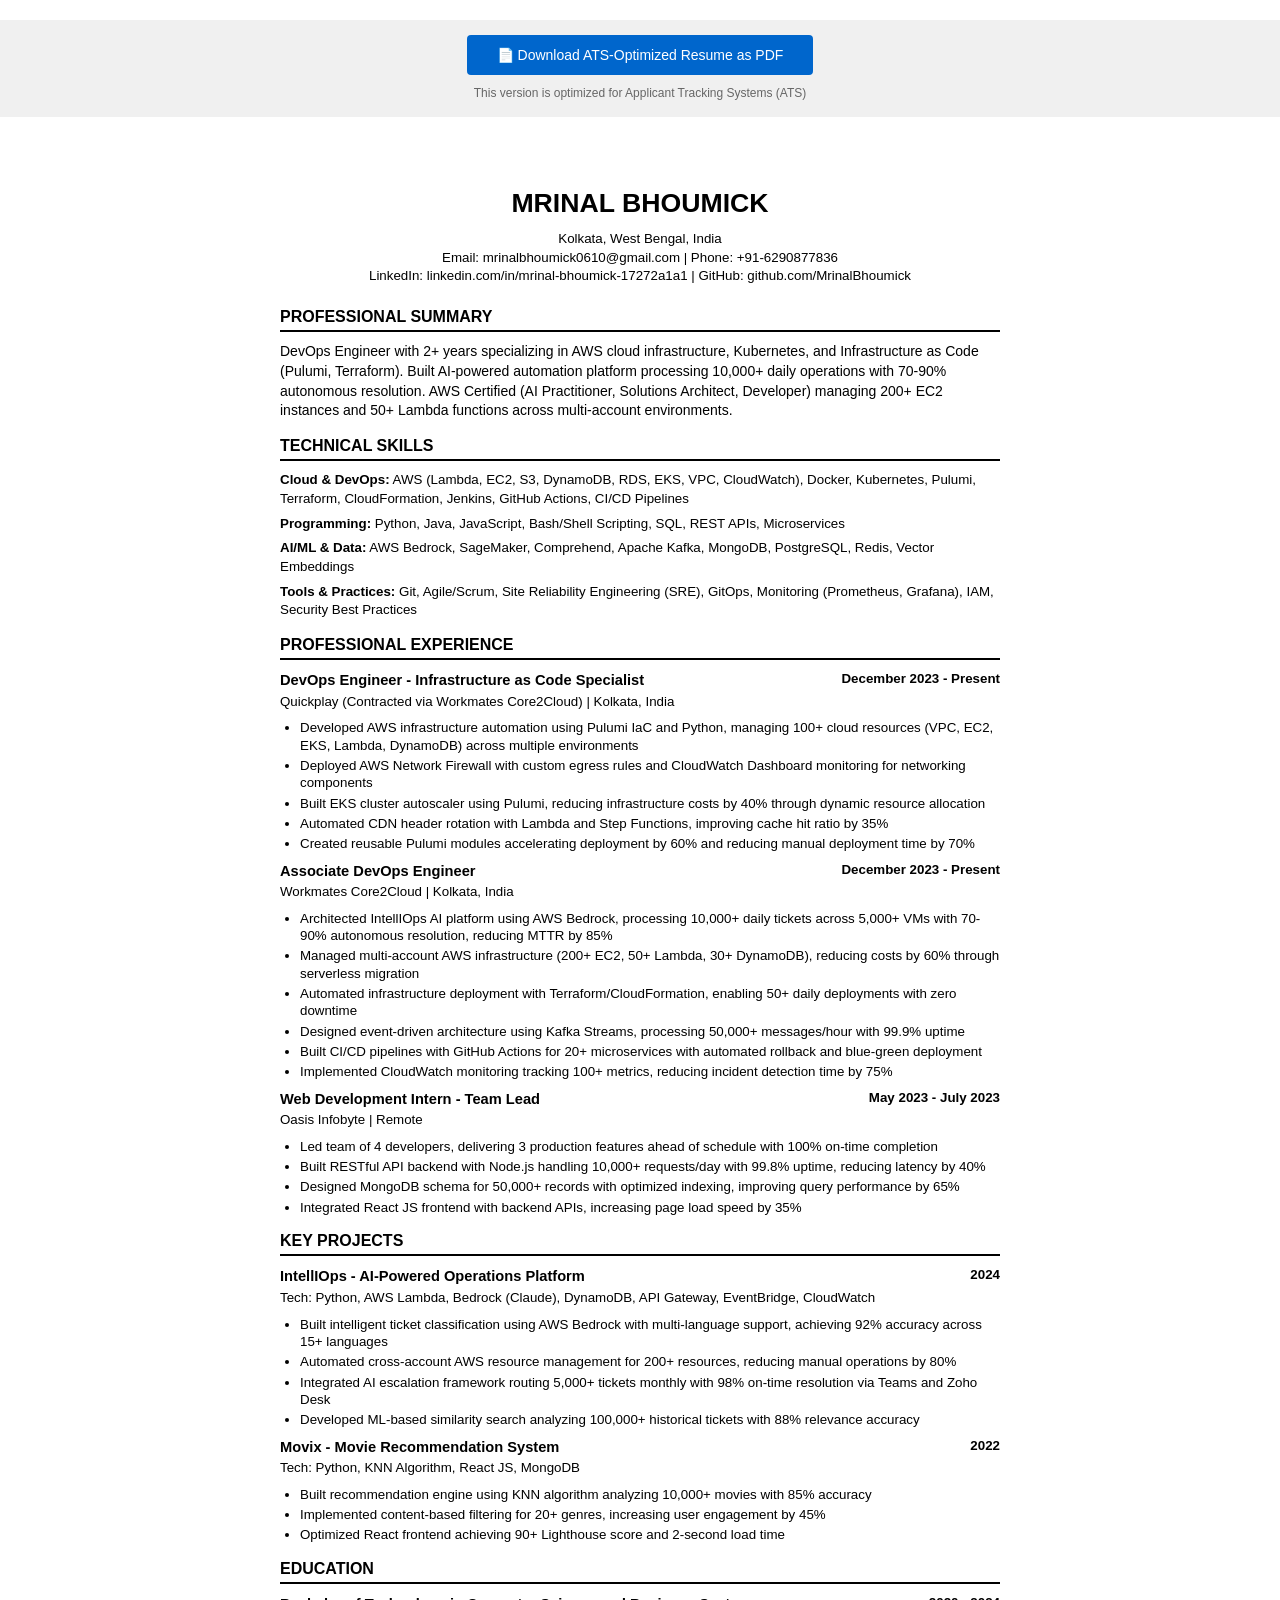
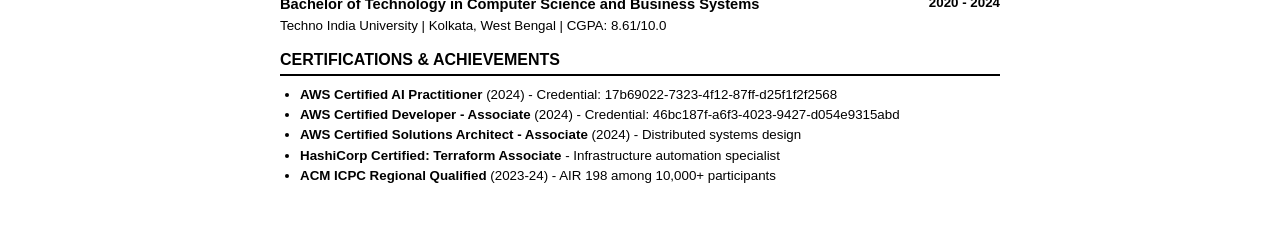
==== commit 9f26dbd9: "Add files via upload" ====
--- a/resume-ats-optimized.html
+++ b/resume-ats-optimized.html
@@ -161,7 +161,7 @@
         <div class="section">
             <h2 class="section-title">Professional Summary</h2>
             <p>
-                DevOps Engineer with 1+ years specializing in AWS cloud infrastructure, Kubernetes, and Infrastructure as Code (Pulumi, Terraform). 
+                DevOps Engineer with 2+ years specializing in AWS cloud infrastructure, Kubernetes, and Infrastructure as Code (Pulumi, Terraform). 
                 Built AI-powered automation platform processing 10,000+ daily operations with 70-90% autonomous resolution. 
                 AWS Certified (AI Practitioner, Solutions Architect, Developer) managing 200+ EC2 instances and 50+ Lambda functions across multi-account environments.
             </p>
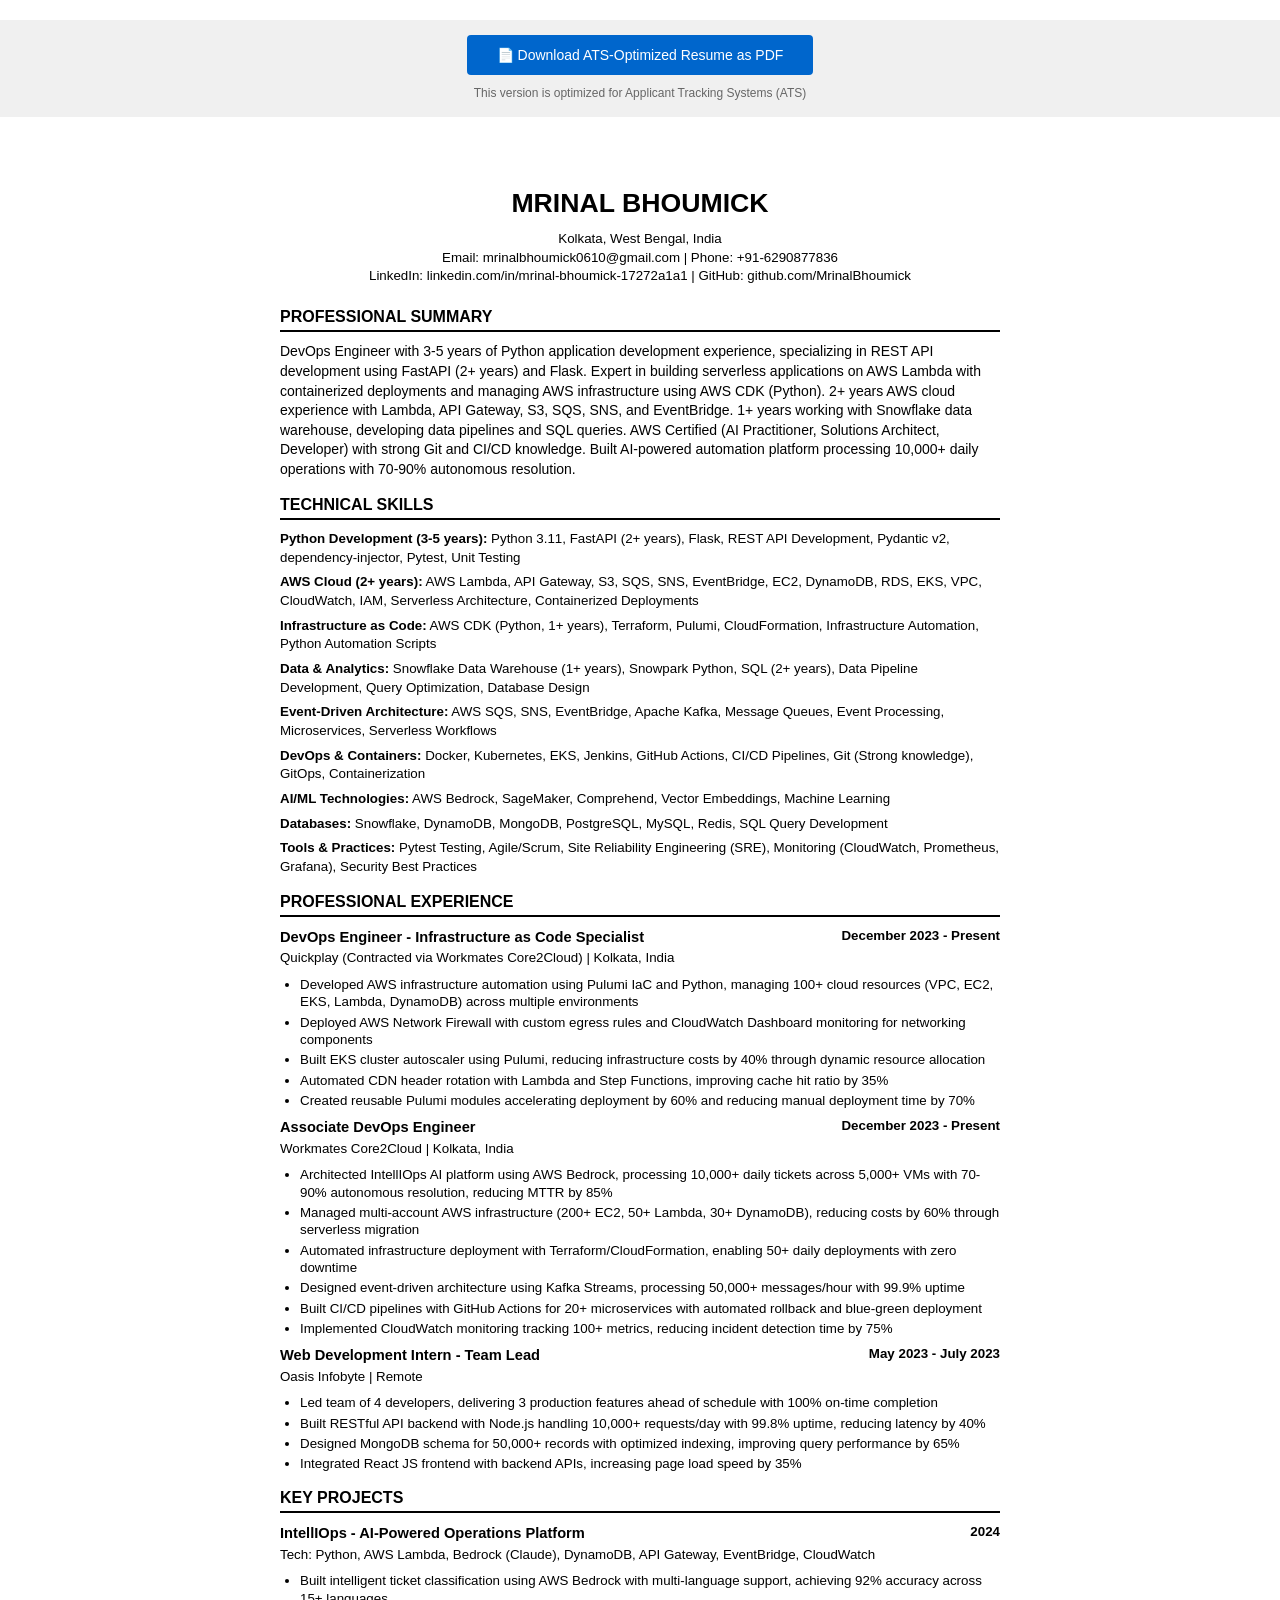
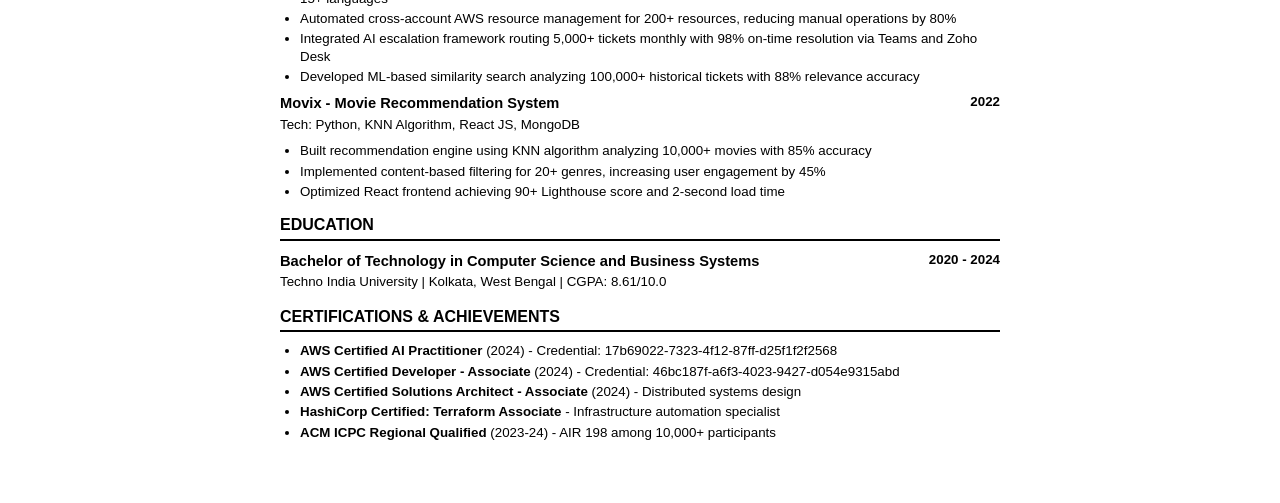
==== commit a87a1ac2: "Updated Some Keywords" ====
--- a/resume-ats-optimized.html
+++ b/resume-ats-optimized.html
@@ -161,9 +161,10 @@
         <div class="section">
             <h2 class="section-title">Professional Summary</h2>
             <p>
-                DevOps Engineer with 2+ years specializing in AWS cloud infrastructure, Kubernetes, and Infrastructure as Code (Pulumi, Terraform). 
-                Built AI-powered automation platform processing 10,000+ daily operations with 70-90% autonomous resolution. 
-                AWS Certified (AI Practitioner, Solutions Architect, Developer) managing 200+ EC2 instances and 50+ Lambda functions across multi-account environments.
+                DevOps Engineer with 3-5 years of Python application development experience, specializing in REST API development using FastAPI (2+ years) and Flask. 
+                Expert in building serverless applications on AWS Lambda with containerized deployments and managing AWS infrastructure using AWS CDK (Python). 
+                2+ years AWS cloud experience with Lambda, API Gateway, S3, SQS, SNS, and EventBridge. 1+ years working with Snowflake data warehouse, developing data pipelines and SQL queries. 
+                AWS Certified (AI Practitioner, Solutions Architect, Developer) with strong Git and CI/CD knowledge. Built AI-powered automation platform processing 10,000+ daily operations with 70-90% autonomous resolution.
             </p>
         </div>
 
@@ -172,16 +173,31 @@
             <h2 class="section-title">Technical Skills</h2>
             <div class="skills-section">
                 <div class="skill-category">
-                    <strong>Cloud & DevOps:</strong> AWS (Lambda, EC2, S3, DynamoDB, RDS, EKS, VPC, CloudWatch), Docker, Kubernetes, Pulumi, Terraform, CloudFormation, Jenkins, GitHub Actions, CI/CD Pipelines
-                </div>
-                <div class="skill-category">
-                    <strong>Programming:</strong> Python, Java, JavaScript, Bash/Shell Scripting, SQL, REST APIs, Microservices
-                </div>
-                <div class="skill-category">
-                    <strong>AI/ML & Data:</strong> AWS Bedrock, SageMaker, Comprehend, Apache Kafka, MongoDB, PostgreSQL, Redis, Vector Embeddings
-                </div>
-                <div class="skill-category">
-                    <strong>Tools & Practices:</strong> Git, Agile/Scrum, Site Reliability Engineering (SRE), GitOps, Monitoring (Prometheus, Grafana), IAM, Security Best Practices
+                    <strong>Python Development (3-5 years):</strong> Python 3.11, FastAPI (2+ years), Flask, REST API Development, Pydantic v2, dependency-injector, Pytest, Unit Testing
+                </div>
+                <div class="skill-category">
+                    <strong>AWS Cloud (2+ years):</strong> AWS Lambda, API Gateway, S3, SQS, SNS, EventBridge, EC2, DynamoDB, RDS, EKS, VPC, CloudWatch, IAM, Serverless Architecture, Containerized Deployments
+                </div>
+                <div class="skill-category">
+                    <strong>Infrastructure as Code:</strong> AWS CDK (Python, 1+ years), Terraform, Pulumi, CloudFormation, Infrastructure Automation, Python Automation Scripts
+                </div>
+                <div class="skill-category">
+                    <strong>Data & Analytics:</strong> Snowflake Data Warehouse (1+ years), Snowpark Python, SQL (2+ years), Data Pipeline Development, Query Optimization, Database Design
+                </div>
+                <div class="skill-category">
+                    <strong>Event-Driven Architecture:</strong> AWS SQS, SNS, EventBridge, Apache Kafka, Message Queues, Event Processing, Microservices, Serverless Workflows
+                </div>
+                <div class="skill-category">
+                    <strong>DevOps & Containers:</strong> Docker, Kubernetes, EKS, Jenkins, GitHub Actions, CI/CD Pipelines, Git (Strong knowledge), GitOps, Containerization
+                </div>
+                <div class="skill-category">
+                    <strong>AI/ML Technologies:</strong> AWS Bedrock, SageMaker, Comprehend, Vector Embeddings, Machine Learning
+                </div>
+                <div class="skill-category">
+                    <strong>Databases:</strong> Snowflake, DynamoDB, MongoDB, PostgreSQL, MySQL, Redis, SQL Query Development
+                </div>
+                <div class="skill-category">
+                    <strong>Tools & Practices:</strong> Pytest Testing, Agile/Scrum, Site Reliability Engineering (SRE), Monitoring (CloudWatch, Prometheus, Grafana), Security Best Practices
                 </div>
             </div>
         </div>
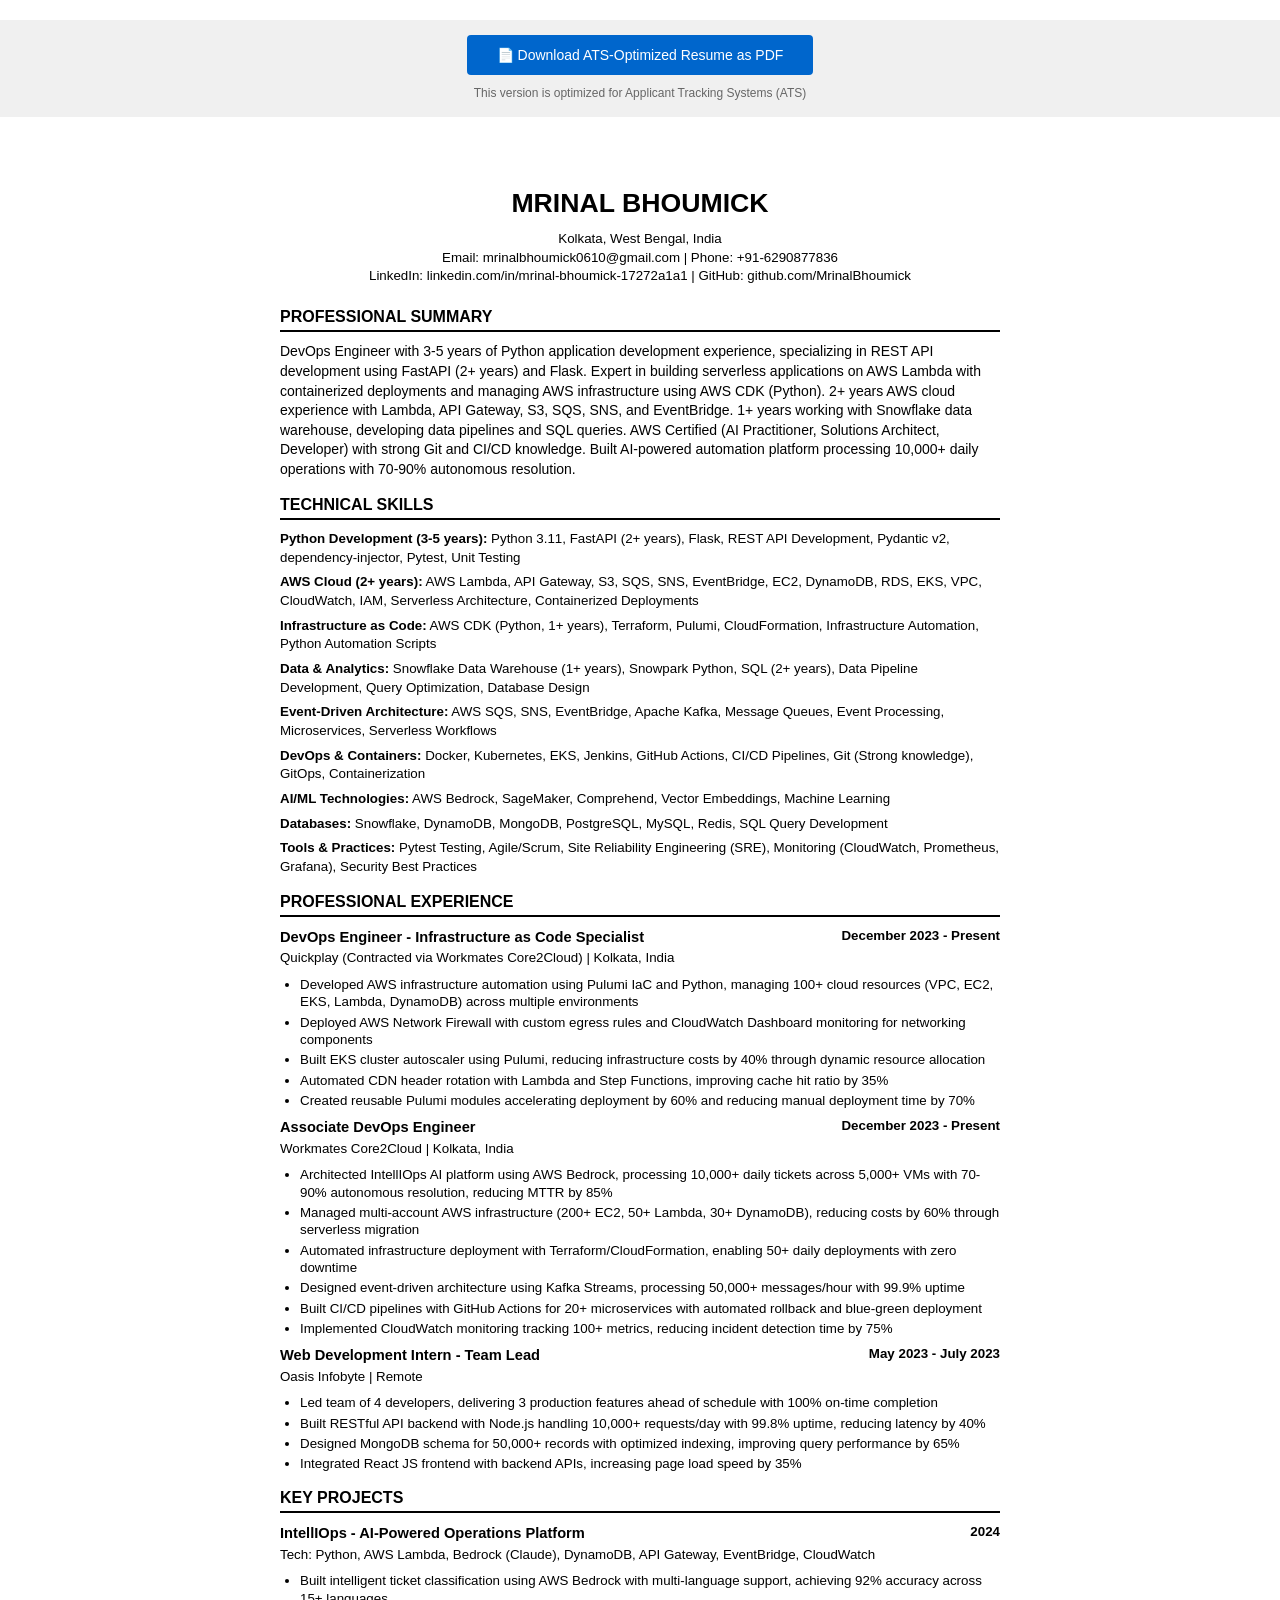
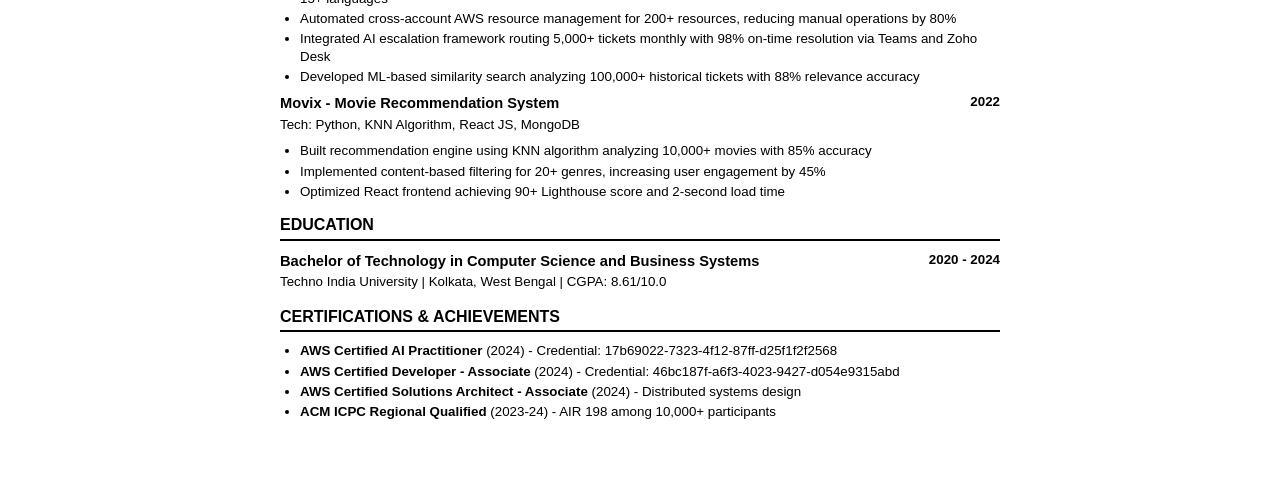
==== commit cd46a14f: "Add files via upload" ====
--- a/resume-ats-optimized.html
+++ b/resume-ats-optimized.html
@@ -312,7 +312,6 @@
                 <li><strong>AWS Certified AI Practitioner</strong> (2024) - Credential: 17b69022-7323-4f12-87ff-d25f1f2f2568</li>
                 <li><strong>AWS Certified Developer - Associate</strong> (2024) - Credential: 46bc187f-a6f3-4023-9427-d054e9315abd</li>
                 <li><strong>AWS Certified Solutions Architect - Associate</strong> (2024) - Distributed systems design</li>
-                <li><strong>HashiCorp Certified: Terraform Associate</strong> - Infrastructure automation specialist</li>
                 <li><strong>ACM ICPC Regional Qualified</strong> (2023-24) - AIR 198 among 10,000+ participants</li>
             </ul>
         </div>
